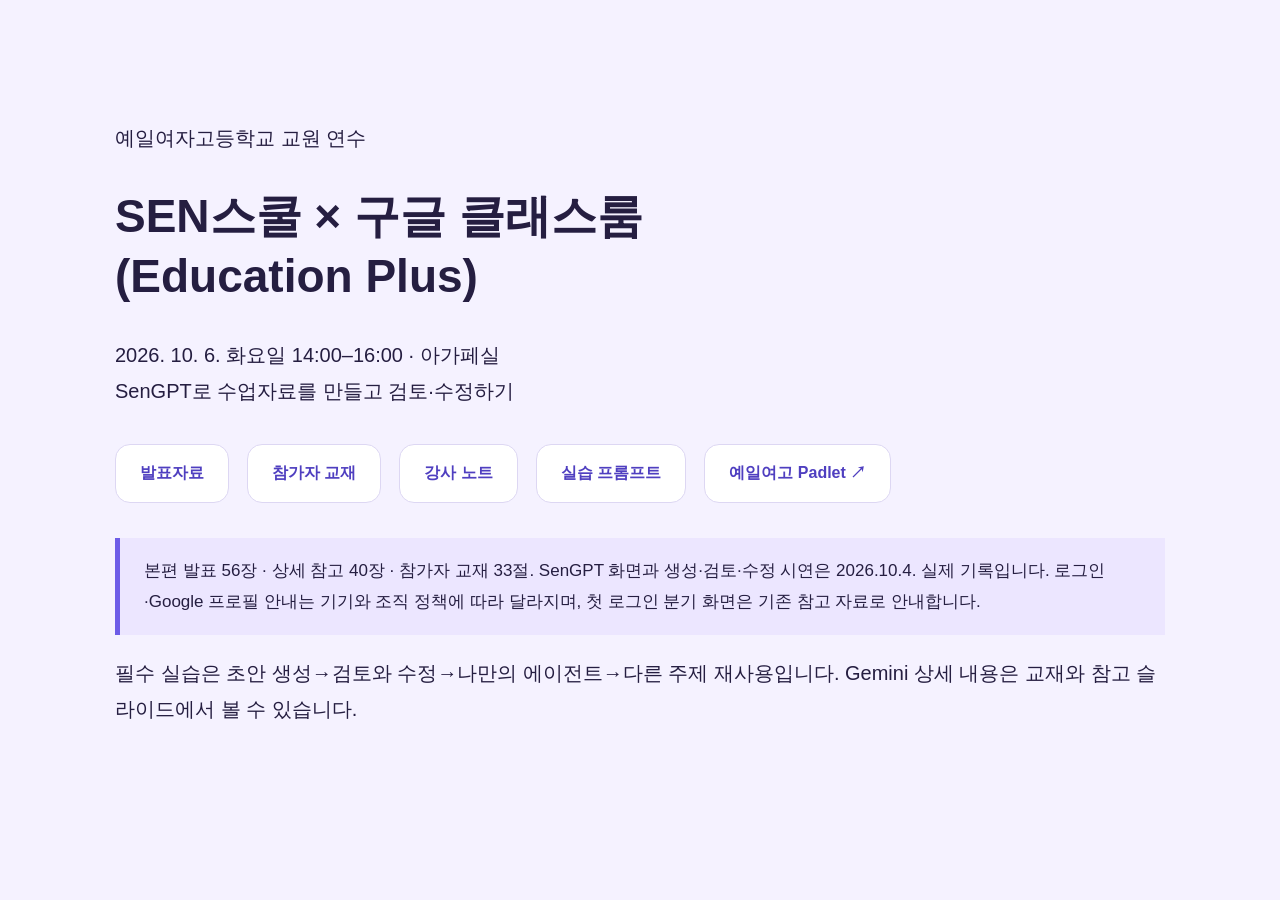
==== index.html @ f563b701 "Create Yale 2026 SENschool training web materials" ====
<!doctype html><html lang="ko"><head><meta charset="utf-8"><meta name="viewport" content="width=device-width,initial-scale=1"><link rel="icon" href="data:,"><title>예일여고 SEN스쿨 × Google Education Plus 연수</title><style>body{background:#f5f2ff;color:#251e41;font-family:'Malgun Gothic',sans-serif;margin:0}main{max-width:1050px;margin:8vh auto;padding:28px}h1{font-size:46px;line-height:1.3}p{font-size:20px;line-height:1.8}.actions{display:flex;gap:18px;flex-wrap:wrap;margin:35px 0}a{color:#4f3fc0;font-weight:700}.actions a{padding:18px 24px;background:#fff;border:1px solid #ddd7f3;border-radius:15px;text-decoration:none}.note{padding:18px 24px;border-left:5px solid #6d5ce7;background:#ece6ff;font-size:17px}</style></head><body><main><p>예일여자고등학교 교원 연수</p><h1>SEN스쿨 × 구글 클래스룸<br>(Education Plus)</h1><p>2026. 10. 6. 화요일 14:00–16:00 · 아가페실<br>SenGPT로 수업자료를 만들고 검토·수정하기</p><div class="actions"><a href="slides/index.html">발표자료</a><a href="guide/index.html">참가자 교재</a><a href="speaker-notes.html">강사 노트</a><a href="실습프롬프트.txt">실습 프롬프트</a><a href="https://padlet.com/cdl_pad/sen-bit-ly-26-6xl2h2xnxw1cam8l" target="_blank" rel="noopener">예일여고 Padlet ↗</a></div><p class="note">본편 발표 56장 · 상세 참고 40장 · 참가자 교재 33절. SenGPT 화면과 생성·검토·수정 시연은 2026.10.4. 실제 기록입니다. 로그인·Google 프로필 안내는 기기와 조직 정책에 따라 달라지며, 첫 로그인 분기 화면은 기존 참고 자료로 안내합니다.</p><p>필수 실습은 초안 생성→검토와 수정→나만의 에이전트→다른 주제 재사용입니다. Gemini 상세 내용은 교재와 참고 슬라이드에서 볼 수 있습니다.</p></main></body></html>
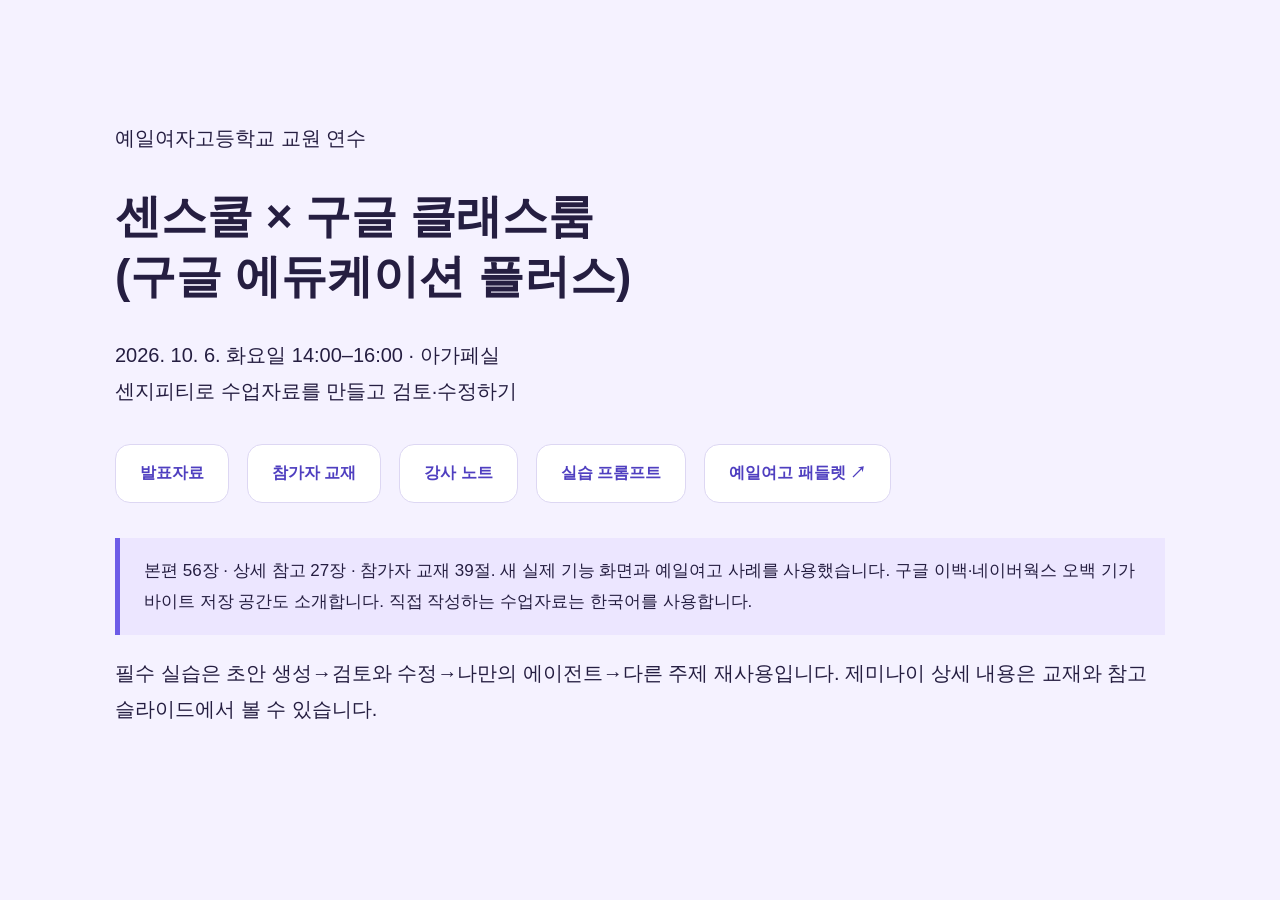
==== commit 2c5d0b12: "예일여고 한국어 사례와 실제 화면으로 연수자료 보완" ====
--- a/index.html
+++ b/index.html
@@ -1 +1 @@
-<!doctype html><html lang="ko"><head><meta charset="utf-8"><meta name="viewport" content="width=device-width,initial-scale=1"><link rel="icon" href="data:,"><title>예일여고 SEN스쿨 × Google Education Plus 연수</title><style>body{background:#f5f2ff;color:#251e41;font-family:'Malgun Gothic',sans-serif;margin:0}main{max-width:1050px;margin:8vh auto;padding:28px}h1{font-size:46px;line-height:1.3}p{font-size:20px;line-height:1.8}.actions{display:flex;gap:18px;flex-wrap:wrap;margin:35px 0}a{color:#4f3fc0;font-weight:700}.actions a{padding:18px 24px;background:#fff;border:1px solid #ddd7f3;border-radius:15px;text-decoration:none}.note{padding:18px 24px;border-left:5px solid #6d5ce7;background:#ece6ff;font-size:17px}</style></head><body><main><p>예일여자고등학교 교원 연수</p><h1>SEN스쿨 × 구글 클래스룸<br>(Education Plus)</h1><p>2026. 10. 6. 화요일 14:00–16:00 · 아가페실<br>SenGPT로 수업자료를 만들고 검토·수정하기</p><div class="actions"><a href="slides/index.html">발표자료</a><a href="guide/index.html">참가자 교재</a><a href="speaker-notes.html">강사 노트</a><a href="실습프롬프트.txt">실습 프롬프트</a><a href="https://padlet.com/cdl_pad/sen-bit-ly-26-6xl2h2xnxw1cam8l" target="_blank" rel="noopener">예일여고 Padlet ↗</a></div><p class="note">본편 발표 56장 · 상세 참고 40장 · 참가자 교재 33절. SenGPT 화면과 생성·검토·수정 시연은 2026.10.4. 실제 기록입니다. 로그인·Google 프로필 안내는 기기와 조직 정책에 따라 달라지며, 첫 로그인 분기 화면은 기존 참고 자료로 안내합니다.</p><p>필수 실습은 초안 생성→검토와 수정→나만의 에이전트→다른 주제 재사용입니다. Gemini 상세 내용은 교재와 참고 슬라이드에서 볼 수 있습니다.</p></main></body></html>+<!doctype html><html lang="ko"><head><meta charset="utf-8"><meta name="viewport" content="width=device-width,initial-scale=1"><link rel="icon" href="data:,"><title>예일여고 센스쿨 × 구글 에듀케이션 플러스 연수</title><style>body{background:#f5f2ff;color:#251e41;font-family:'Malgun Gothic',sans-serif;margin:0}main{max-width:1050px;margin:8vh auto;padding:28px}h1{font-size:46px;line-height:1.3}p{font-size:20px;line-height:1.8}.actions{display:flex;gap:18px;flex-wrap:wrap;margin:35px 0}a{color:#4f3fc0;font-weight:700}.actions a{padding:18px 24px;background:#fff;border:1px solid #ddd7f3;border-radius:15px;text-decoration:none}.note{padding:18px 24px;border-left:5px solid #6d5ce7;background:#ece6ff;font-size:17px}</style></head><body><main><p>예일여자고등학교 교원 연수</p><h1>센스쿨 × 구글 클래스룸<br>(구글 에듀케이션 플러스)</h1><p>2026. 10. 6. 화요일 14:00–16:00 · 아가페실<br>센지피티로 수업자료를 만들고 검토·수정하기</p><div class="actions"><a href="slides/index.html">발표자료</a><a href="guide/index.html">참가자 교재</a><a href="speaker-notes.html">강사 노트</a><a href="실습프롬프트.txt">실습 프롬프트</a><a href="https://padlet.com/cdl_pad/sen-bit-ly-26-6xl2h2xnxw1cam8l" target="_blank" rel="noopener">예일여고 패들렛 ↗</a></div><p class="note">본편 56장 · 상세 참고 27장 · 참가자 교재 39절. 새 실제 기능 화면과 예일여고 사례를 사용했습니다. 구글 이백·네이버웍스 오백 기가바이트 저장 공간도 소개합니다. 직접 작성하는 수업자료는 한국어를 사용합니다.</p><p>필수 실습은 초안 생성→검토와 수정→나만의 에이전트→다른 주제 재사용입니다. 제미나이 상세 내용은 교재와 참고 슬라이드에서 볼 수 있습니다.</p></main></body></html>
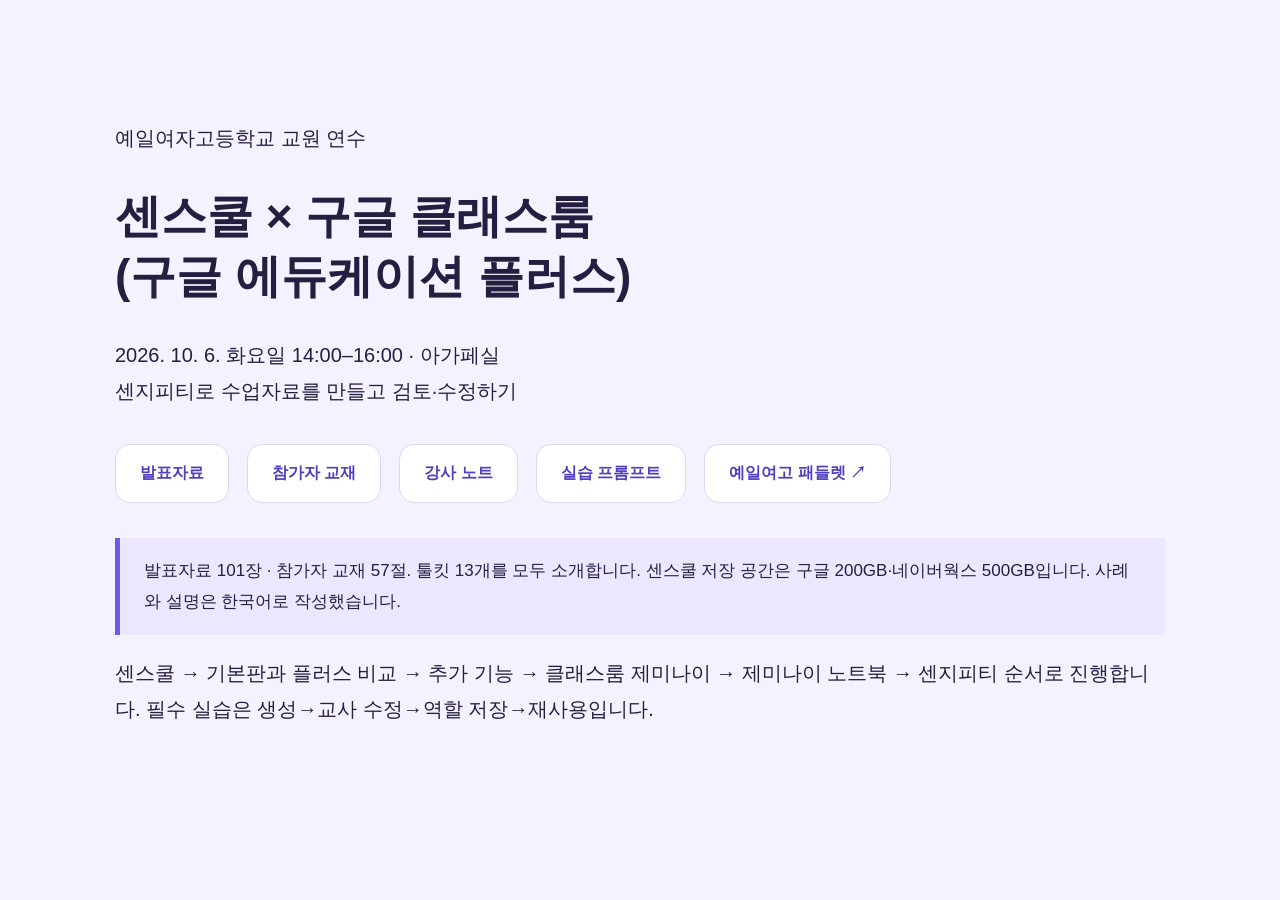
==== commit 72eadab4: "Complete all toolkit demos and reorder Yale training by service" ====
--- a/index.html
+++ b/index.html
@@ -1 +1 @@
-<!doctype html><html lang="ko"><head><meta charset="utf-8"><meta name="viewport" content="width=device-width,initial-scale=1"><link rel="icon" href="data:,"><title>예일여고 센스쿨 × 구글 에듀케이션 플러스 연수</title><style>body{background:#f5f2ff;color:#251e41;font-family:'Malgun Gothic',sans-serif;margin:0}main{max-width:1050px;margin:8vh auto;padding:28px}h1{font-size:46px;line-height:1.3}p{font-size:20px;line-height:1.8}.actions{display:flex;gap:18px;flex-wrap:wrap;margin:35px 0}a{color:#4f3fc0;font-weight:700}.actions a{padding:18px 24px;background:#fff;border:1px solid #ddd7f3;border-radius:15px;text-decoration:none}.note{padding:18px 24px;border-left:5px solid #6d5ce7;background:#ece6ff;font-size:17px}</style></head><body><main><p>예일여자고등학교 교원 연수</p><h1>센스쿨 × 구글 클래스룸<br>(구글 에듀케이션 플러스)</h1><p>2026. 10. 6. 화요일 14:00–16:00 · 아가페실<br>센지피티로 수업자료를 만들고 검토·수정하기</p><div class="actions"><a href="slides/index.html">발표자료</a><a href="guide/index.html">참가자 교재</a><a href="speaker-notes.html">강사 노트</a><a href="실습프롬프트.txt">실습 프롬프트</a><a href="https://padlet.com/cdl_pad/sen-bit-ly-26-6xl2h2xnxw1cam8l" target="_blank" rel="noopener">예일여고 패들렛 ↗</a></div><p class="note">본편 56장 · 상세 참고 27장 · 참가자 교재 39절. 새 실제 기능 화면과 예일여고 사례를 사용했습니다. 구글 이백·네이버웍스 오백 기가바이트 저장 공간도 소개합니다. 직접 작성하는 수업자료는 한국어를 사용합니다.</p><p>필수 실습은 초안 생성→검토와 수정→나만의 에이전트→다른 주제 재사용입니다. 제미나이 상세 내용은 교재와 참고 슬라이드에서 볼 수 있습니다.</p></main></body></html>+<!doctype html><html lang="ko"><head><meta charset="utf-8"><meta name="viewport" content="width=device-width,initial-scale=1"><link rel="icon" href="data:,"><title>예일여고 센스쿨 × 구글 에듀케이션 플러스 연수</title><style>body{background:#f5f2ff;color:#251e41;font-family:'Malgun Gothic',sans-serif;margin:0}main{max-width:1050px;margin:8vh auto;padding:28px}h1{font-size:46px;line-height:1.3}p{font-size:20px;line-height:1.8}.actions{display:flex;gap:18px;flex-wrap:wrap;margin:35px 0}a{color:#4f3fc0;font-weight:700}.actions a{padding:18px 24px;background:#fff;border:1px solid #ddd7f3;border-radius:15px;text-decoration:none}.note{padding:18px 24px;border-left:5px solid #6d5ce7;background:#ece6ff;font-size:17px}</style></head><body><main><p>예일여자고등학교 교원 연수</p><h1>센스쿨 × 구글 클래스룸<br>(구글 에듀케이션 플러스)</h1><p>2026. 10. 6. 화요일 14:00–16:00 · 아가페실<br>센지피티로 수업자료를 만들고 검토·수정하기</p><div class="actions"><a href="slides/index.html">발표자료</a><a href="guide/index.html">참가자 교재</a><a href="speaker-notes.html">강사 노트</a><a href="실습프롬프트.txt">실습 프롬프트</a><a href="https://padlet.com/cdl_pad/sen-bit-ly-26-6xl2h2xnxw1cam8l" target="_blank" rel="noopener">예일여고 패들렛 ↗</a></div><p class="note">발표자료 101장 · 참가자 교재 57절. 툴킷 13개를 모두 소개합니다. 센스쿨 저장 공간은 구글 200GB·네이버웍스 500GB입니다. 사례와 설명은 한국어로 작성했습니다.</p><p>센스쿨 → 기본판과 플러스 비교 → 추가 기능 → 클래스룸 제미나이 → 제미나이 노트북 → 센지피티 순서로 진행합니다. 필수 실습은 생성→교사 수정→역할 저장→재사용입니다.</p></main></body></html>
